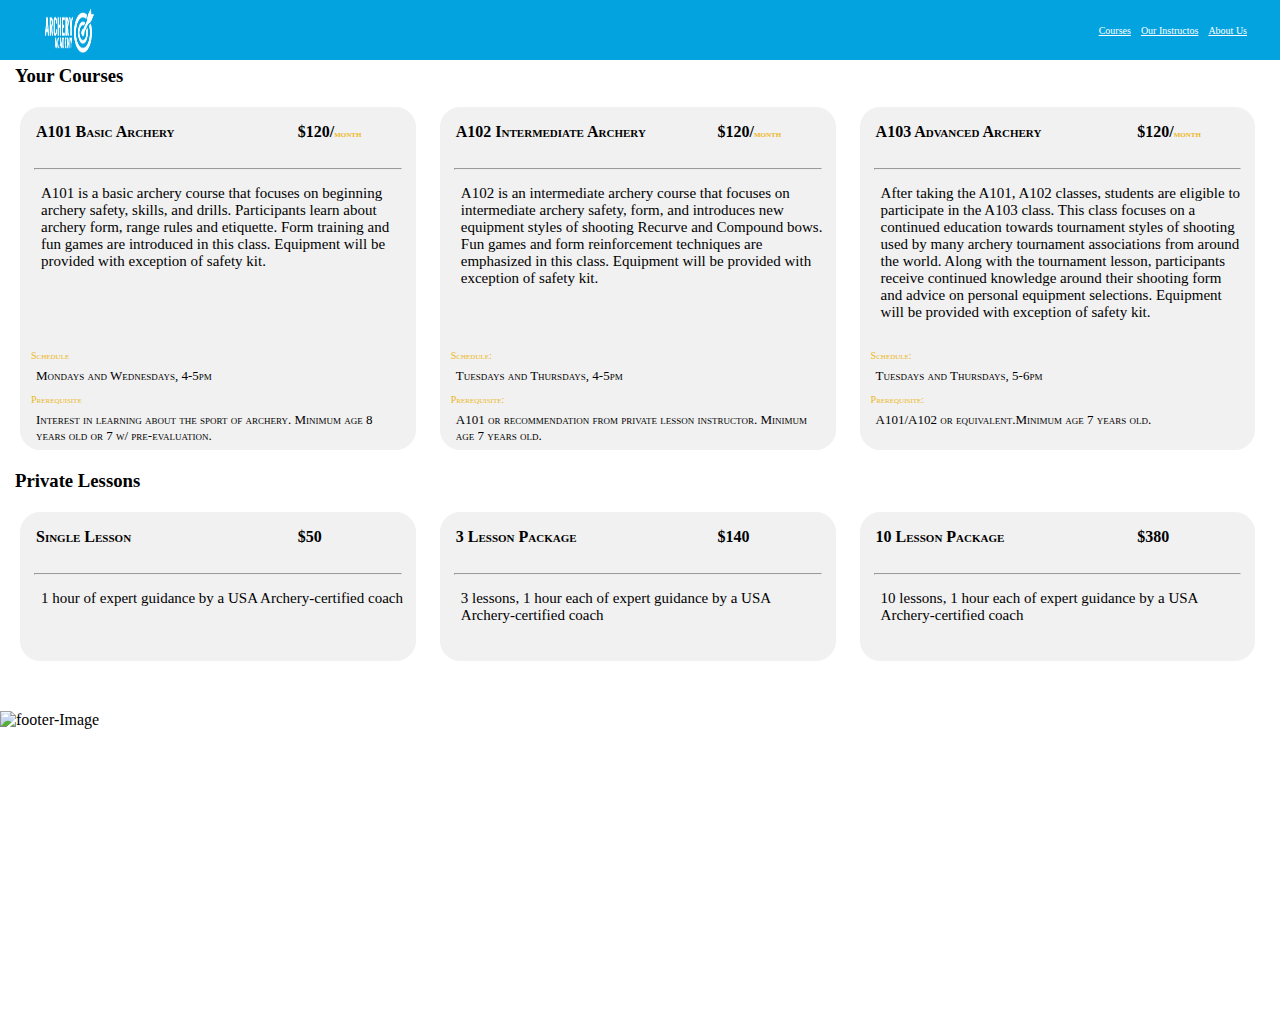
==== index.html @ 881abee8 "Assignment 7" ====
<!DOCTYPE html>
<html lang="en">
  <head>
    <meta charset="utf-8">
    <link rel="stylesheet" href="stylesheet1.css">
    <title></title>
  </head>
  <body>
    <nav>
      <div class="nav-left">
      <img src="images/archeryAcademy-logo-white.png" alt="logo">
      </div>
      <div class="nav-right">
        <a href="C:/git/Lesson-7-Assignment/index.html">Courses</a>
        <a href="C:/git/Lesson-7-Assignment/ourTeam.html">Our Instructos</a>
        <a href="C:/git/Lesson-7-Assignment/aboutus.html">About Us</a>
      </div>
    </nav>

    <div class="container">

      <h3 style="width:max-content">Your Courses</h3>

      <div class="row">
        <div class="col-3">
          <div class="card">
            <div class="card-header">
              <div class="card-name"><h4>A101 Basic Archery</h4></div>
              <div class="price"><h4>$120/<small>month</small></h4></div>
            </div><hr/>
            <div class="card-description">
              <p>
                A101 is a basic archery course that focuses on beginning archery safety, skills, and drills.
                Participants learn about archery form, range rules and etiquette. Form training and fun games are introduced in this class.
                Equipment will be provided with exception of safety kit.
              </p>
            </div>
            <div class="card-schedule">
              <small>Schedule</small>
                <ul>Mondays and Wednesdays, 4-5pm</ul>
            </div>
            <div class="card-footer">
              <small>Prerequisite</small>
              <ul>Interest in learning about the sport of archery.
                 Minimum age  8 years old or 7 w/ pre-evaluation.</ul>
            </div>
          </div>
        </div>

        <div class="col-3">
          <div class="card">
            <div class="card-header">
              <div class="card-name">
                <h4>A102 Intermediate Archery</h4>
              </div>
              <div class="price">
                <h4>$120/<small>month</small></h4>
              </div>
            </div>
            <hr/>
            <div class="card-description">
              <p>
                A102 is an intermediate archery course that focuses on intermediate archery safety, form, and introduces new equipment styles of
                shooting Recurve and Compound bows. Fun games and form reinforcement techniques are emphasized in this class.
                Equipment will be provided with exception of safety kit.
              </p>
            </div>
            <div class="card-schedule">
              <small>Schedule:</small>
                 <ul>Tuesdays and Thursdays, 4-5pm</ul>
            </div>
            <div class="card-footer">
            <small>Prerequisite:</small>
              <ul>A101 or recommendation from private lesson instructor.
              Minimum age  7 years old.</ul>
            </div>
          </div>
        </div>
        <div class="col-3">
          <div class="card">
            <div class="card-header">
              <div class="card-name"><h4>A103 Advanced Archery</h4></div>
              <div class="price"><h4>$120/<small>month</small></h4></div>
            </div><hr/>
            <div class="card-description">
              <p>
                After taking the A101, A102 classes, students are eligible to participate in the A103 class. This class focuses on a continued education
                towards tournament styles of shooting used by many archery tournament associations from around the world. Along with the tournament lesson,
                participants receive continued knowledge around their shooting form and advice on personal equipment selections.
                Equipment will be provided with exception of safety kit.
              </p>
            </div>
            <div class="card-schedule">
              <small>Schedule:</small>
              <ul> Tuesdays and Thursdays, 5-6pm</ul>
            </div>
            <div class="card-footer">
              <small>Prerequisite:</small>
              <ul>A101/A102 or equivalent.Minimum age  7 years old.</ul>
            </div>
          </div>
        </div>
      </div>

      <!-- Private Courses -->
      <h3>Private Lessons</h3>

      <div class="row">
        <div class="col-3">
          <div class="card">
            <div class="card-header">
              <div class="card-name"><h4>Single Lesson</h4></div>
              <div class="price"><h4>$50</h4></div>
            </div><hr/>
            <div class="card-description private-course"><p>1 hour of expert guidance by a USA Archery-certified coach</p></div>
          </div>
        </div>
        <div class="col-3">
          <div class="card">
            <div class="card-header">
              <div class="card-name"><h4>3 Lesson Package</h4></div>
              <div class="price"><h4>$140</h4></div>
            </div><hr/>
            <div class="card-description private-course"><p>3 lessons, 1 hour each of expert guidance by a USA Archery-certified coach</p></div>
          </div>
        </div>
        <div class="col-3">
          <div class="card">
            <div class="card-header">
              <div class="card-name"><h4>10 Lesson Package</h4></div>
              <div class="price"><h4>$380</h4></div>
            </div><hr/>
            <div class="card-description private-course"><p>10 lessons, 1 hour each of expert guidance by a USA Archery-certified coach</p></div>
          </div>
        </div>
      </div>
      <!-- Footer -->
      <footer>
        <img src="images/footerimage.jpg" alt="footer-Image" class="footer-image">
        <div class="footer-desc" alt="footer-desc" style="margin:30px;">
          <img src="images/archeryAcademy-logo-white.png" alt="logo" class="footer-logo">
          <p class="footer-links">
              Straight to the Point Archery
              528 Nock Point Ln
              Tacoma, WA 98412
              archery-education@example.com
              (253)555-1010</p>
          <p class="footer-links">Footer Link 1 / Footer Link 2/ Footer Link 3</p>

        </div>
      </footer>
    </div>
  </body>
</html>
---- stylesheet1.css ----
body{
  margin:0;
}
nav{
  height:60px;
  background-color: #03a3df;
}
.nav-left{
  float:left;
  padding:8px 10px 8px 45px;
}
nav img{
  width: 45%;
  height: 45px;
}
.nav-right{
  padding:20px 30px 10px 10px;
  float:right;
}
a{
  color: white;
  font-size: 10px;
  padding:3px
}
.container{
  margin: 0;
}
h3{
  margin:0 15px 0 15px;
}
h4{
  margin:5px;
  font-variant: small-caps;
}
h5{
  margin:20px 0px 0px 0px;
}
hr{
  margin:3px 3px 0px 3px;
}
.row{
  margin: 0;
  padding:10px;
}
.row-4{
  padding:0;
  margin:0px 0px 10px 0px;
}
.col-3{
  width:33%;
  display:inline-flex;
}
.card{
  background-color: #f1f1f1;
  width:100%;
  padding: 10px;
  margin: 10px;
  border: 1px solid #f1f1f1;
  border-radius: 20px;
}
.card-name{
  float:left;
  width: 70%;
  height:50px;
}
.price{
  width:30%;
  height:50px;
  float:right;
}
.card-description{
  height:155px;
}
.private-course{
  height: 60px;
}
p{
  padding-left:10px;
  font-size: 15px;
}
.card-schedule{
  margin-top: 5px;
}
.card-footer{
  height:50px;
}
ul{
  margin:0;
  padding:5px;
  font-variant: small-caps;
  font-size: 13px;
}
footer{

}
.footer-image{
  height: 300px;
  width: 100%;
  z-index:-1;
  position: absolute;
}
.footer-logo{
  position:relative;
  height:60px;
}
.footer-desc{
  margin:30px;
  padding:50px;
  font-size:10px;
}
footer p{
  color:white;
  margin: 0;
  padding: 0;
  font-size:10px;
}
q{
  color:white;
  margin:-7px;
}
small{
   font-variant:small-caps;
   color:#ecb722;
   font-size:10px;
}
.card-pic{
  padding:30px;
  height:110px;
  width:110px;
}
.aboutus-main{
  padding:15px;background-color:#f1f1f1;
  margin:40px;
  font-family: 'Enriqueta', serif;
  box-shadow: 0px 0px 5px 5px #3635358c;
}
.footer-links{
  color:white;
  margin: 0;
  padding: 0;
  font-size:15px;
}
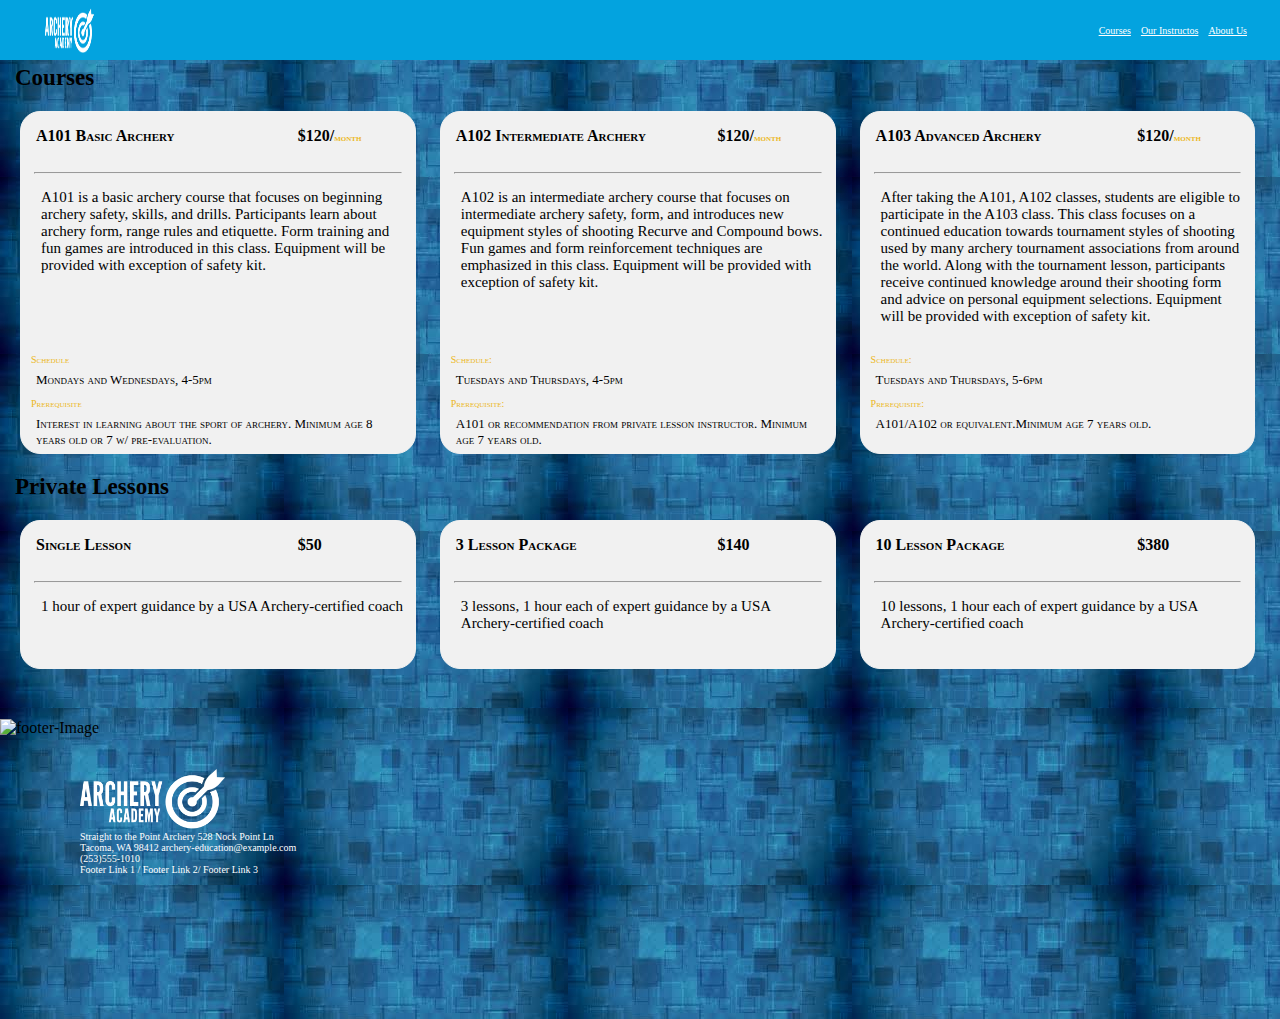
==== commit e144d975: "updating Assignment 7" ====
--- a/index.html
+++ b/index.html
@@ -3,7 +3,7 @@
   <head>
     <meta charset="utf-8">
     <link rel="stylesheet" href="stylesheet1.css">
-    <title></title>
+    <title>Available Courses</title>
   </head>
   <body>
     <nav>
@@ -19,7 +19,9 @@
 
     <div class="container">
 
-      <h3 style="width:max-content">Your Courses</h3>
+      <header>
+        <strong>Courses</strong>
+      </header>
 
       <div class="row">
         <div class="col-3">
@@ -37,16 +39,15 @@
             </div>
             <div class="card-schedule">
               <small>Schedule</small>
-                <ul>Mondays and Wednesdays, 4-5pm</ul>
+                <div class="schedule">Mondays and Wednesdays, 4-5pm</div>
             </div>
             <div class="card-footer">
               <small>Prerequisite</small>
-              <ul>Interest in learning about the sport of archery.
-                 Minimum age  8 years old or 7 w/ pre-evaluation.</ul>
+              <div class="prerequisite">Interest in learning about the sport of archery.
+                 Minimum age  8 years old or 7 w/ pre-evaluation.</div>
             </div>
           </div>
         </div>
-
         <div class="col-3">
           <div class="card">
             <div class="card-header">
@@ -67,12 +68,12 @@
             </div>
             <div class="card-schedule">
               <small>Schedule:</small>
-                 <ul>Tuesdays and Thursdays, 4-5pm</ul>
+                 <div class="schedule">Tuesdays and Thursdays, 4-5pm</div>
             </div>
             <div class="card-footer">
             <small>Prerequisite:</small>
-              <ul>A101 or recommendation from private lesson instructor.
-              Minimum age  7 years old.</ul>
+              <div class="prerequisite">A101 or recommendation from private lesson instructor.
+              Minimum age  7 years old.</div>
             </div>
           </div>
         </div>
@@ -81,7 +82,8 @@
             <div class="card-header">
               <div class="card-name"><h4>A103 Advanced Archery</h4></div>
               <div class="price"><h4>$120/<small>month</small></h4></div>
-            </div><hr/>
+            </div>
+            <hr/>
             <div class="card-description">
               <p>
                 After taking the A101, A102 classes, students are eligible to participate in the A103 class. This class focuses on a continued education
@@ -92,11 +94,11 @@
             </div>
             <div class="card-schedule">
               <small>Schedule:</small>
-              <ul> Tuesdays and Thursdays, 5-6pm</ul>
+              <div class="schedule"> Tuesdays and Thursdays, 5-6pm</div>
             </div>
             <div class="card-footer">
               <small>Prerequisite:</small>
-              <ul>A101/A102 or equivalent.Minimum age  7 years old.</ul>
+              <div class="prerequisite">A101/A102 or equivalent.Minimum age  7 years old.</div>
             </div>
           </div>
         </div>
@@ -134,19 +136,23 @@
           </div>
         </div>
       </div>
+
       <!-- Footer -->
       <footer>
         <img src="images/footerimage.jpg" alt="footer-Image" class="footer-image">
-        <div class="footer-desc" alt="footer-desc" style="margin:30px;">
+        <div class="footer-desc">
           <img src="images/archeryAcademy-logo-white.png" alt="logo" class="footer-logo">
-          <p class="footer-links">
+
+          <div class="contact-us">
               Straight to the Point Archery
-              528 Nock Point Ln
+              528 Nock Point Ln </div>
+          <div class="contact-us">
               Tacoma, WA 98412
-              archery-education@example.com
-              (253)555-1010</p>
-          <p class="footer-links">Footer Link 1 / Footer Link 2/ Footer Link 3</p>
-
+              archery-education@example.com </div>
+          <div class="contact-us">
+              (253)555-1010</div>
+          <div class="contact-us">
+            Footer Link 1 / Footer Link 2/ Footer Link 3 </div>
         </div>
       </footer>
     </div>
--- a/stylesheet1.css
+++ b/stylesheet1.css
@@ -1,4 +1,5 @@
 body{
+  background-image :url("images/images.jpg");
   margin:0;
 }
 nav{
@@ -20,12 +21,18 @@
 a{
   color: white;
   font-size: 10px;
-  padding:3px
+  padding:3px;
 }
 .container{
   margin: 0;
 }
+header{
+  font-size: 23px;
+  margin:0 15px 0 15px;
+  width:max-content;
+}
 h3{
+  font-size: 23px;
   margin:0 15px 0 15px;
 }
 h4{
@@ -42,10 +49,23 @@
   margin: 0;
   padding:10px;
 }
+.row h3{
+  color:white;
+  margin:0;
+}
 .row-4{
   padding:0;
   margin:0px 0px 10px 0px;
 }
+.row-4 h4{
+   color:white;
+   margin:0px;
+}
+.col-4{
+ height:200px;
+ width:50%;
+ float:right;
+ }
 .col-3{
   width:33%;
   display:inline-flex;
@@ -84,14 +104,39 @@
 .card-footer{
   height:50px;
 }
-ul{
+.card-team{
+  background-color:#1b447f;
+  width:100%;
+  height:200px;
+  border-radius:0;
+  margin:0;
+  padding:0;
+}
+.card-pic-frame{
+   float:left;
+   width:30%;
+   height:200px;
+}
+.card-details{
+   float:right;
+   width:70%;
+   height:200px;
+}
+.card-details h3{
+   color:white;
+   margin:0;
+}
+.schedule{
   margin:0;
   padding:5px;
   font-variant: small-caps;
   font-size: 13px;
 }
-footer{
-
+.prerequisite{
+  margin:0;
+  padding:5px;
+  font-variant: small-caps;
+  font-size: 13px;
 }
 .footer-image{
   height: 300px;
@@ -108,7 +153,7 @@
   padding:50px;
   font-size:10px;
 }
-footer p{
+.contact-us{
   color:white;
   margin: 0;
   padding: 0;
@@ -129,7 +174,8 @@
   width:110px;
 }
 .aboutus-main{
-  padding:15px;background-color:#f1f1f1;
+  padding:15px;
+  background-color:#f1f1f1;
   margin:40px;
   font-family: 'Enriqueta', serif;
   box-shadow: 0px 0px 5px 5px #3635358c;
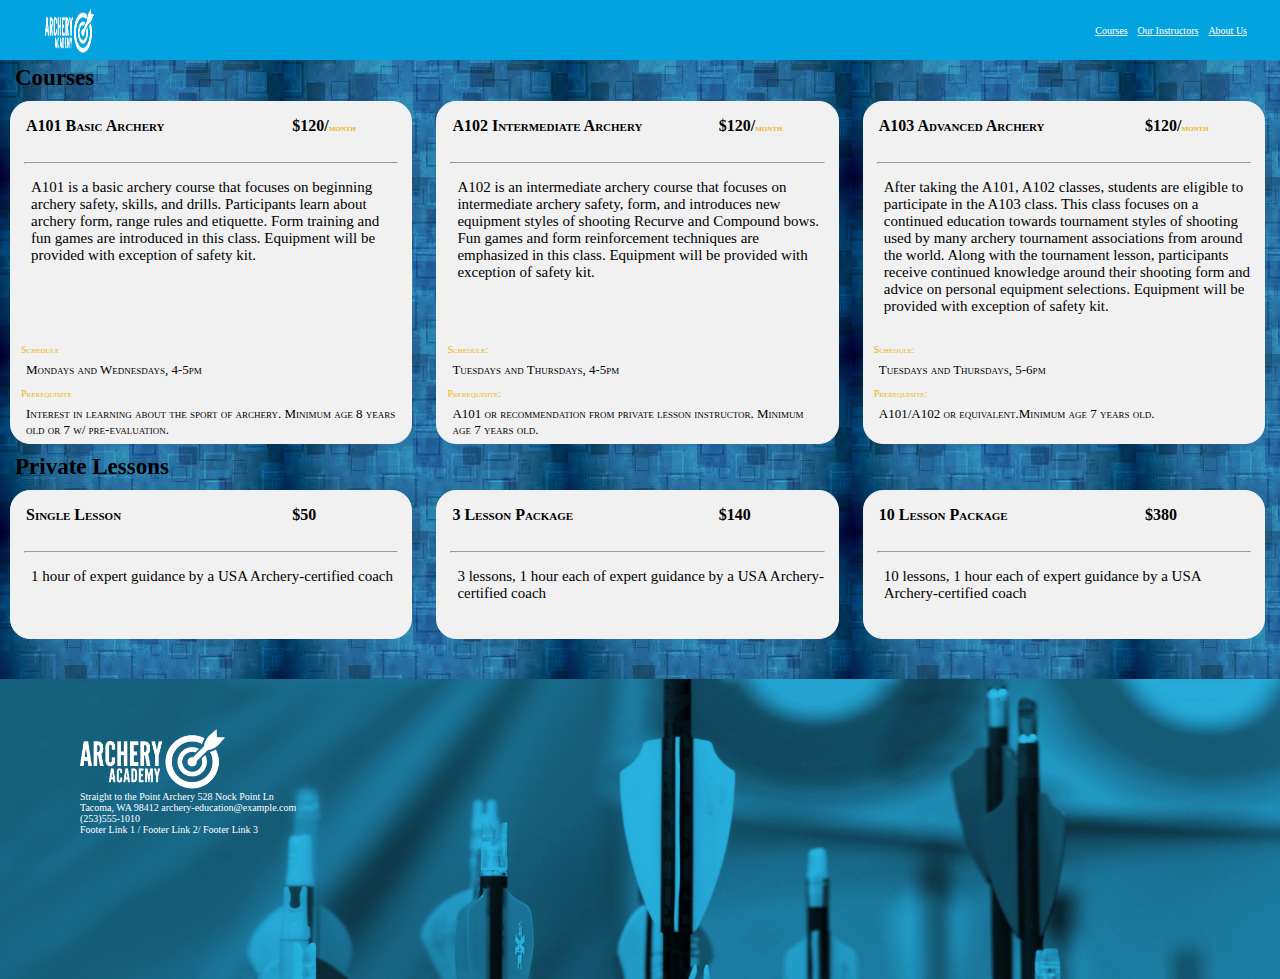
==== commit 2e59ea57: "upadted Assignment" ====
--- a/index.html
+++ b/index.html
@@ -11,9 +11,9 @@
       <img src="images/archeryAcademy-logo-white.png" alt="logo">
       </div>
       <div class="nav-right">
-        <a href="C:/git/Lesson-7-Assignment/index.html">Courses</a>
-        <a href="C:/git/Lesson-7-Assignment/ourTeam.html">Our Instructos</a>
-        <a href="C:/git/Lesson-7-Assignment/aboutus.html">About Us</a>
+        <a href="index.html">Courses</a>
+        <a href="ourTeam.html">Our Instructors</a>
+        <a href="aboutus.html">About Us</a>
       </div>
     </nav>
 
@@ -23,7 +23,7 @@
         <strong>Courses</strong>
       </header>
 
-      <div class="row">
+      <section>
         <div class="col-3">
           <div class="card">
             <div class="card-header">
@@ -102,12 +102,12 @@
             </div>
           </div>
         </div>
-      </div>
+      </section>
 
       <!-- Private Courses -->
       <h3>Private Lessons</h3>
 
-      <div class="row">
+      <section>
         <div class="col-3">
           <div class="card">
             <div class="card-header">
@@ -135,11 +135,11 @@
             <div class="card-description private-course"><p>10 lessons, 1 hour each of expert guidance by a USA Archery-certified coach</p></div>
           </div>
         </div>
-      </div>
+      </section>
 
       <!-- Footer -->
       <footer>
-        <img src="images/footerimage.jpg" alt="footer-Image" class="footer-image">
+        <img src="images/footerImage.jpg" alt="footer-Image" class="footer-image">
         <div class="footer-desc">
           <img src="images/archeryAcademy-logo-white.png" alt="logo" class="footer-logo">
 
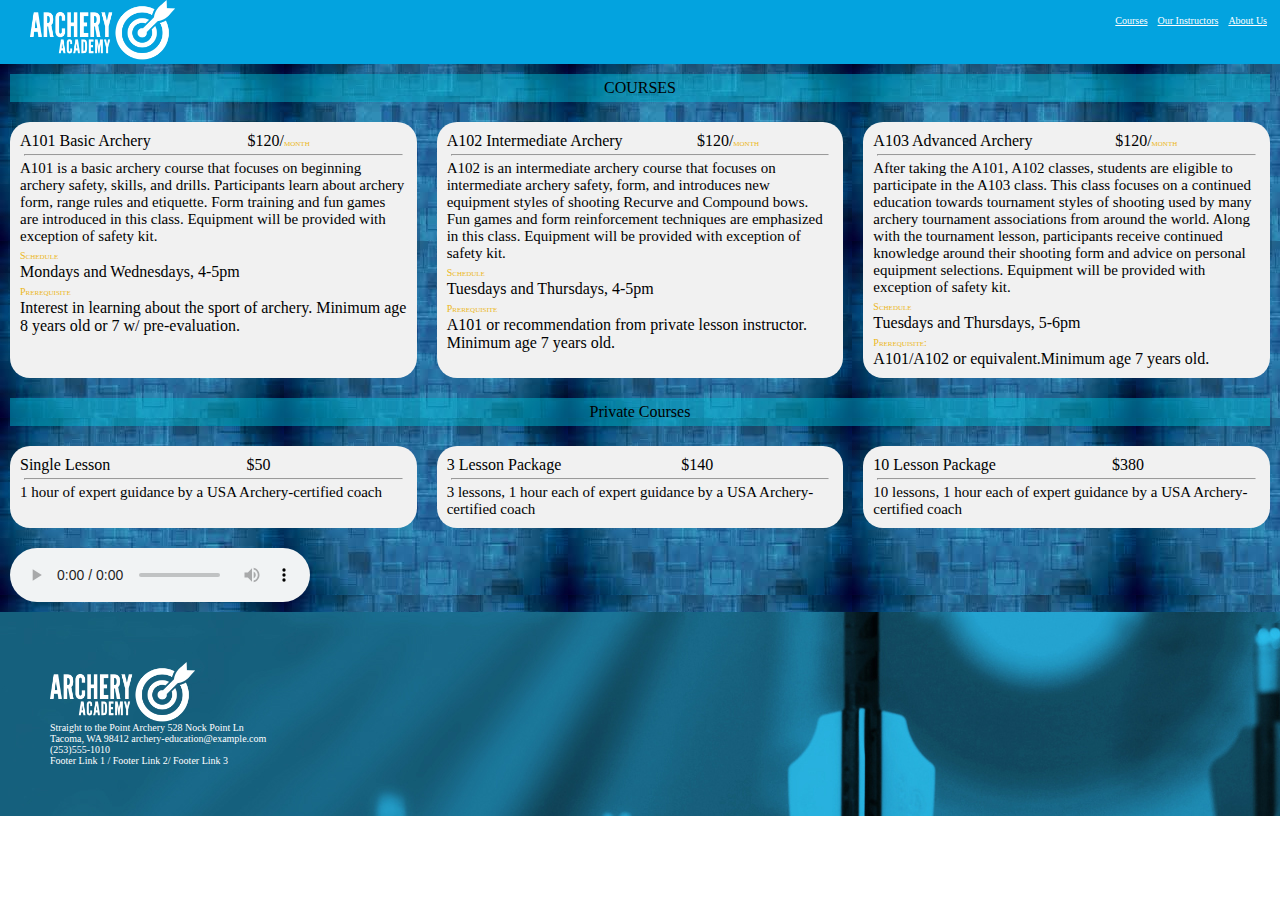
==== commit 5bff61a1: "Assignment 8 CSS Grid and Multimedia" ====
--- a/index.html
+++ b/index.html
@@ -1,160 +1,157 @@
 <!DOCTYPE html>
-<html lang="en">
+<html lang="en" dir="ltr">
   <head>
     <meta charset="utf-8">
-    <link rel="stylesheet" href="stylesheet1.css">
-    <title>Available Courses</title>
+    <title>index-Page</title>
+    <link rel="stylesheet" href="stylesheet.css">
   </head>
   <body>
-    <nav>
-      <div class="nav-left">
-      <img src="images/archeryAcademy-logo-white.png" alt="logo">
-      </div>
-      <div class="nav-right">
-        <a href="index.html">Courses</a>
-        <a href="ourTeam.html">Our Instructors</a>
-        <a href="aboutus.html">About Us</a>
-      </div>
-    </nav>
+      <!---Navigation Bar -------------------------------->
+      <nav>
+          <div><img src="images/archeryAcademy-logo-white.png" alt="logo" height="60px"></div>
+          <div>
+            <a href="index.html">Courses</a>
+            <a href="our-instructors.html">Our Instructors</a>
+            <a href="aboutus.html">About Us</a>
+          </div>
+      </nav>
+      <!--- Main Container ------------------------------>
+      <div class="container">
+        <header>COURSES</header>
+        <!-- CARD-1 -------------->
+        <div class="item-1">
+          <div class="card-header">
+              <div class="card">A101 Basic Archery</div>
+              <div class="card">$120/<small>month</small></div>
+          </div>
+          <hr/>
+          <div class="card-desc">
+            A101 is a basic archery course that focuses on beginning archery safety, skills, and drills.
+            Participants learn about archery form, range rules and etiquette. Form training and fun games are introduced in this class.
+            Equipment will be provided with exception of safety kit.
+          </div>
 
-    <div class="container">
+          <div class="card-footer">
+            <div class="card">
+              <small>Schedule</small>
+            </div>
+            <div class="card">Mondays and Wednesdays, 4-5pm</div>
 
-      <header>
-        <strong>Courses</strong>
-      </header>
-
-      <section>
-        <div class="col-3">
-          <div class="card">
-            <div class="card-header">
-              <div class="card-name"><h4>A101 Basic Archery</h4></div>
-              <div class="price"><h4>$120/<small>month</small></h4></div>
-            </div><hr/>
-            <div class="card-description">
-              <p>
-                A101 is a basic archery course that focuses on beginning archery safety, skills, and drills.
-                Participants learn about archery form, range rules and etiquette. Form training and fun games are introduced in this class.
-                Equipment will be provided with exception of safety kit.
-              </p>
+            <div class="card">
+              <small>Prerequisite</small>
             </div>
-            <div class="card-schedule">
-              <small>Schedule</small>
-                <div class="schedule">Mondays and Wednesdays, 4-5pm</div>
-            </div>
-            <div class="card-footer">
-              <small>Prerequisite</small>
-              <div class="prerequisite">Interest in learning about the sport of archery.
-                 Minimum age  8 years old or 7 w/ pre-evaluation.</div>
-            </div>
+            <div class="card">Interest in learning about the sport of archery.
+               Minimum age  8 years old or 7 w/ pre-evaluation.</div>
           </div>
         </div>
-        <div class="col-3">
-          <div class="card">
+
+        <!-- CARD-2 -------------->
+        <div class="item-1">
+          <div class="card-header">
+              <div class="card">A102 Intermediate Archery</div>
+              <div class="card">$120/<small>month</small></div>
+          </div>
+          <hr/>
+          <div class="card-desc">
+            A102 is an intermediate archery course that focuses on intermediate archery safety, form, and introduces new equipment styles of
+            shooting Recurve and Compound bows. Fun games and form reinforcement techniques are emphasized in this class.
+            Equipment will be provided with exception of safety kit.
+          </div>
+          <div class="card-footer">
+            <div class="card">
+              <small>Schedule</small>
+            </div>
+            <div class="card">Tuesdays and Thursdays, 4-5pm</div>
+            <div class="card">
+              <small>Prerequisite</small>
+            </div>
+            <div class="card">A101 or recommendation from private lesson instructor.
+                              Minimum age  7 years old.</div>
+           </div>
+        </div>
+
+        <!--- CARD-3 ---------------------------------------->
+        <div class="item-1">
+          <div class="card-header">
+              <div class="card">A103 Advanced Archery</div>
+              <div class="card">$120/<small>month</small></div>
+          </div>
+          <hr/>
+          <div class="card-desc">
+            After taking the A101, A102 classes, students are eligible to participate in the A103 class. This class focuses on a continued education
+            towards tournament styles of shooting used by many archery tournament associations from around the world. Along with the tournament lesson,
+            participants receive continued knowledge around their shooting form and advice on personal equipment selections.
+            Equipment will be provided with exception of safety kit.
+          </div>
+          <div class="card-footer">
+            <div class="card">
+              <small>Schedule</small>
+            </div>
+            <div class="card">Tuesdays and Thursdays, 5-6pm</div>
+            <div class="card">
+              <small>Prerequisite:</small>
+            </div>
+            <div class="card">A101/A102 or equivalent.Minimum age  7 years old.</div>
+          </div>
+        </div>
+
+        <header>Private Courses</header>
+        <!---P.Course-1 -------->
+        <div class="item-2">
+          <div class="card-header">
+            <div>Single Lesson</div>
+            <div>$50</div>
+          </div>
+          <hr/>
+          <div class="card-desc">
+            1 hour of expert guidance by a USA Archery-certified coach
+          </div>
+        </div>
+        <!---P.Course-2-------->
+        <div class="item-2">
             <div class="card-header">
-              <div class="card-name">
-                <h4>A102 Intermediate Archery</h4>
+              <div>3 Lesson Package</div>
+              <div>$140</div>
+            </div>
+            <hr/>
+            <div class="card-desc">
+              3 lessons, 1 hour each of expert guidance by a USA Archery-certified coach
+            </div>
+        </div>
+        <!---P.Course-3 -------->
+        <div class="item-2">
+              <div class="card-header">
+                <div>10 Lesson Package</div>
+                <div>$380</div>
               </div>
-              <div class="price">
-                <h4>$120/<small>month</small></h4>
+              <hr/>
+              <div class="card-desc">
+                10 lessons, 1 hour each of expert guidance by a USA Archery-certified coach
+              </div>
+        </div>
+
+        <audio controls>
+          <source src="audioFile/Cheap Thrills.mp3.ogg" type="audio/ogg">
+          <source src="audioFile/Cheap Thrills.mp3" type="audio/mpeg">
+        </audio>
+      </div>
+      <!---Footer ------------->
+      <footer>
+        <div class="footer-container">
+            <div class="footer-item">
+              <div class="footer-header">
+                <img src="images/archeryAcademy-logo-white.png" alt="img">
+              </div>
+              <div class="footer-desc">
+                Straight to the Point Archery 528 Nock Point Ln</div>
+              <div class="footer-desc">
+                Tacoma, WA 98412 archery-education@example.com</div>
+              <div class="footer-desc">
+                (253)555-1010</div>
+              <div class="footer-desc">
+                Footer Link 1 / Footer Link 2/ Footer Link 3</div>
               </div>
             </div>
-            <hr/>
-            <div class="card-description">
-              <p>
-                A102 is an intermediate archery course that focuses on intermediate archery safety, form, and introduces new equipment styles of
-                shooting Recurve and Compound bows. Fun games and form reinforcement techniques are emphasized in this class.
-                Equipment will be provided with exception of safety kit.
-              </p>
-            </div>
-            <div class="card-schedule">
-              <small>Schedule:</small>
-                 <div class="schedule">Tuesdays and Thursdays, 4-5pm</div>
-            </div>
-            <div class="card-footer">
-            <small>Prerequisite:</small>
-              <div class="prerequisite">A101 or recommendation from private lesson instructor.
-              Minimum age  7 years old.</div>
-            </div>
-          </div>
-        </div>
-        <div class="col-3">
-          <div class="card">
-            <div class="card-header">
-              <div class="card-name"><h4>A103 Advanced Archery</h4></div>
-              <div class="price"><h4>$120/<small>month</small></h4></div>
-            </div>
-            <hr/>
-            <div class="card-description">
-              <p>
-                After taking the A101, A102 classes, students are eligible to participate in the A103 class. This class focuses on a continued education
-                towards tournament styles of shooting used by many archery tournament associations from around the world. Along with the tournament lesson,
-                participants receive continued knowledge around their shooting form and advice on personal equipment selections.
-                Equipment will be provided with exception of safety kit.
-              </p>
-            </div>
-            <div class="card-schedule">
-              <small>Schedule:</small>
-              <div class="schedule"> Tuesdays and Thursdays, 5-6pm</div>
-            </div>
-            <div class="card-footer">
-              <small>Prerequisite:</small>
-              <div class="prerequisite">A101/A102 or equivalent.Minimum age  7 years old.</div>
-            </div>
-          </div>
-        </div>
-      </section>
-
-      <!-- Private Courses -->
-      <h3>Private Lessons</h3>
-
-      <section>
-        <div class="col-3">
-          <div class="card">
-            <div class="card-header">
-              <div class="card-name"><h4>Single Lesson</h4></div>
-              <div class="price"><h4>$50</h4></div>
-            </div><hr/>
-            <div class="card-description private-course"><p>1 hour of expert guidance by a USA Archery-certified coach</p></div>
-          </div>
-        </div>
-        <div class="col-3">
-          <div class="card">
-            <div class="card-header">
-              <div class="card-name"><h4>3 Lesson Package</h4></div>
-              <div class="price"><h4>$140</h4></div>
-            </div><hr/>
-            <div class="card-description private-course"><p>3 lessons, 1 hour each of expert guidance by a USA Archery-certified coach</p></div>
-          </div>
-        </div>
-        <div class="col-3">
-          <div class="card">
-            <div class="card-header">
-              <div class="card-name"><h4>10 Lesson Package</h4></div>
-              <div class="price"><h4>$380</h4></div>
-            </div><hr/>
-            <div class="card-description private-course"><p>10 lessons, 1 hour each of expert guidance by a USA Archery-certified coach</p></div>
-          </div>
-        </div>
-      </section>
-
-      <!-- Footer -->
-      <footer>
-        <img src="images/footerImage.jpg" alt="footer-Image" class="footer-image">
-        <div class="footer-desc">
-          <img src="images/archeryAcademy-logo-white.png" alt="logo" class="footer-logo">
-
-          <div class="contact-us">
-              Straight to the Point Archery
-              528 Nock Point Ln </div>
-          <div class="contact-us">
-              Tacoma, WA 98412
-              archery-education@example.com </div>
-          <div class="contact-us">
-              (253)555-1010</div>
-          <div class="contact-us">
-            Footer Link 1 / Footer Link 2/ Footer Link 3 </div>
-        </div>
       </footer>
-    </div>
   </body>
 </html>
--- a/stylesheet.css
+++ b/stylesheet.css
@@ -0,0 +1,149 @@
+*{
+  box-sizing: border-box;
+}
+body{
+  margin:0;
+}
+header{
+  display: grid;
+  grid-column-end: span 3;
+  background-color: #00bcd478;
+  text-align: center;
+  padding: 5px;
+}
+nav{
+  display:grid;
+  grid-column-end:span 3;
+  background-color: #03a3df;
+  grid-template-columns: auto auto;
+}
+a{
+  color: white;
+  font-size: 10px;
+  padding:3px;
+}
+img{
+  height:60px;
+}
+nav div:nth-child(odd){
+  padding-left: 30px;
+}
+nav div:nth-child(even){
+  padding: 10px;
+  text-align: right;
+}
+hr{
+  margin:4px;
+}
+h3,h4,q{
+  margin:0;
+  color: white;
+}
+small{
+  font-variant:small-caps;
+  color:#ecb722;
+  font-size:10px;
+}
+/* Index Page */
+.container{
+  display:grid;
+  grid-template-columns: repeat(auto-fit,minmax(400px,1fr));
+  grid-gap: 20px;
+  background-image: url("images/images.jpg");
+  padding :10px;
+}
+.item-1{
+  background-color:#f1f1f1;
+  padding:10px;
+  border-radius: 20px;
+  grid-template-rows: auto;
+}
+.card-header{
+  display:grid;
+  grid-template-columns: auto auto;
+}
+.card-footer{
+  display:grid;
+  grid-template-rows: auto;
+}
+.card-desc{
+  font-size: 15px;
+}
+/* Private Classes */
+.item-2{
+  background-color:#f1f1f1;
+  padding:10px;
+  border-radius: 20px;
+  grid-template-rows: auto;
+}
+/* About Us */
+.main{
+  padding: 10px;
+  background-color: transparent;
+  background-image: url("images/Images.jpg");
+  color:white;
+}
+/* OUR INSTRUCTORS */
+.grid{
+  display:grid;
+  grid-template-columns: 1fr 1fr;
+  padding:10px;
+  grid-gap:2px;
+  background-image: url("images/Images.jpg");
+}
+.grid > div{
+  background-color: #1b447f;
+}
+.box{
+  display: grid;
+  grid-template-columns: 29% 70%;
+  padding:5px;
+}
+.box > div{
+  margin: auto
+}
+.profile-pic{
+    height:120px;
+}
+.content-footer{
+  display: grid;
+  grid-template-rows:auto;
+  padding: 10px 0px;
+}
+.content-footer > div{
+  color: white;
+  grid-gap:2px;
+}
+.box-1{
+    grid-area:1/1/span 1/span 1;
+}
+.box-2{
+    grid-area:2/2/span 1/span 1;
+}
+.box-3{
+    grid-area:3/1/span 1/span 1;
+}
+.box-4{
+    grid-area:4/2/span 1/span 1;
+}
+/* Footer */
+footer{
+  background-image: url("images/footerImage.jpg");
+  padding:10px;
+}
+.footer-container{
+  display:grid;
+  grid-template-columns: 1fr;
+  padding:20px;
+}
+.footer-item{
+  grid-template-rows:auto;
+  padding:20px;
+}
+.footer-header{
+  height: 60px;
+}
+.footer-desc{
+  color: white;
+  font-size: 10px;
+}
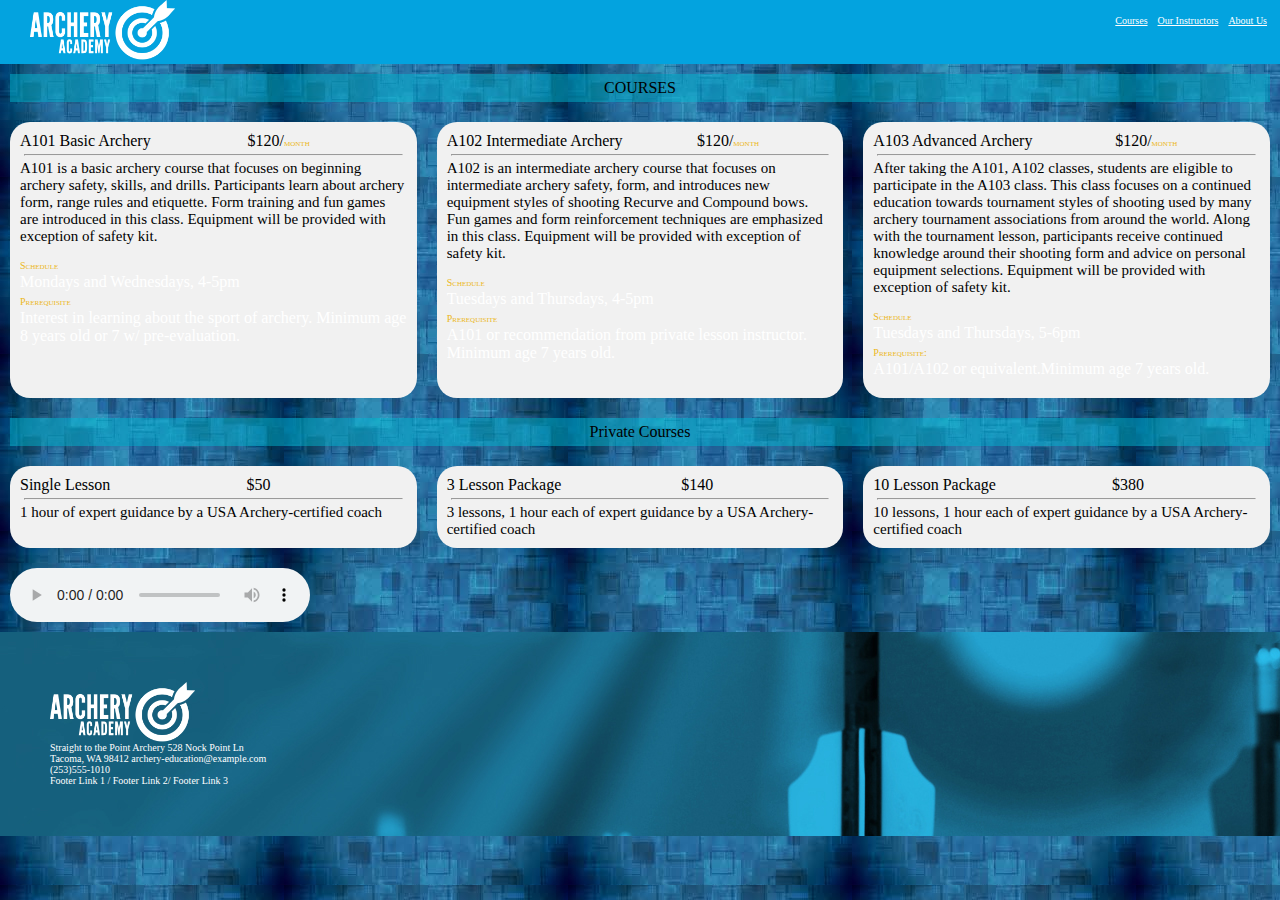
==== commit 6441641c: "Assignment 10 - Accessibility strategies" ====
--- a/index.html
+++ b/index.html
@@ -1,3 +1,10 @@
+<!--Accessibility strategies used in this page:
+   1. Associate a label with every form control
+   2. Include alternative text for images
+   3. Identify page language and language changes
+   4. Use mark-up to convey meaning and structure
+   5. Avoid CAPTCHA where possible
+ -->
 <!DOCTYPE html>
 <html lang="en" dir="ltr">
   <head>
@@ -6,20 +13,20 @@
     <link rel="stylesheet" href="stylesheet.css">
   </head>
   <body>
-      <!---Navigation Bar -------------------------------->
+      <!-- Navigation Bar -->
       <nav>
-          <div><img src="images/archeryAcademy-logo-white.png" alt="logo" height="60px"></div>
+          <div><img src="images/archeryAcademy-logo-white.png" alt="Image of Archery Academy logo"></div>
           <div>
             <a href="index.html">Courses</a>
             <a href="our-instructors.html">Our Instructors</a>
             <a href="aboutus.html">About Us</a>
           </div>
       </nav>
-      <!--- Main Container ------------------------------>
+      <!-- Main Container -->
       <div class="container">
         <header>COURSES</header>
-        <!-- CARD-1 -------------->
-        <div class="item-1">
+        <!-- CARD-1 -->
+        <section>
           <div class="card-header">
               <div class="card">A101 Basic Archery</div>
               <div class="card">$120/<small>month</small></div>
@@ -43,10 +50,10 @@
             <div class="card">Interest in learning about the sport of archery.
                Minimum age  8 years old or 7 w/ pre-evaluation.</div>
           </div>
-        </div>
+        </section>
 
-        <!-- CARD-2 -------------->
-        <div class="item-1">
+        <!-- CARD-2 -->
+        <section>
           <div class="card-header">
               <div class="card">A102 Intermediate Archery</div>
               <div class="card">$120/<small>month</small></div>
@@ -68,10 +75,10 @@
             <div class="card">A101 or recommendation from private lesson instructor.
                               Minimum age  7 years old.</div>
            </div>
-        </div>
+        </section>
 
-        <!--- CARD-3 ---------------------------------------->
-        <div class="item-1">
+        <!--- CARD-3 -->
+        <section>
           <div class="card-header">
               <div class="card">A103 Advanced Archery</div>
               <div class="card">$120/<small>month</small></div>
@@ -93,11 +100,11 @@
             </div>
             <div class="card">A101/A102 or equivalent.Minimum age  7 years old.</div>
           </div>
-        </div>
+        </section>
 
         <header>Private Courses</header>
-        <!---P.Course-1 -------->
-        <div class="item-2">
+        <!-- P.Course-1 -->
+        <aside>
           <div class="card-header">
             <div>Single Lesson</div>
             <div>$50</div>
@@ -106,9 +113,9 @@
           <div class="card-desc">
             1 hour of expert guidance by a USA Archery-certified coach
           </div>
-        </div>
-        <!---P.Course-2-------->
-        <div class="item-2">
+        </aside>
+        <!-- P.Course-2 -->
+        <aside>
             <div class="card-header">
               <div>3 Lesson Package</div>
               <div>$140</div>
@@ -117,9 +124,9 @@
             <div class="card-desc">
               3 lessons, 1 hour each of expert guidance by a USA Archery-certified coach
             </div>
-        </div>
-        <!---P.Course-3 -------->
-        <div class="item-2">
+        </aside>
+        <!-- P.Course-3 -->
+        <aside>
               <div class="card-header">
                 <div>10 Lesson Package</div>
                 <div>$380</div>
@@ -128,19 +135,20 @@
               <div class="card-desc">
                 10 lessons, 1 hour each of expert guidance by a USA Archery-certified coach
               </div>
-        </div>
+        </aside>
 
         <audio controls>
-          <source src="audioFile/Cheap Thrills.mp3.ogg" type="audio/ogg">
-          <source src="audioFile/Cheap Thrills.mp3" type="audio/mpeg">
+          <label>Audio Clip:</label>
+          <source src="audioFile/CheapThrills.ogg" type="audio/ogg">
+          <source src="audioFile/CheapThrills.mp3" type="audio/mpeg">
         </audio>
       </div>
-      <!---Footer ------------->
+      <!-- Footer -->
       <footer>
         <div class="footer-container">
             <div class="footer-item">
               <div class="footer-header">
-                <img src="images/archeryAcademy-logo-white.png" alt="img">
+                <img src="images/archeryAcademy-logo-white.png" alt="imgage of Archery Academy logo">
               </div>
               <div class="footer-desc">
                 Straight to the Point Archery 528 Nock Point Ln</div>
--- a/stylesheet.css
+++ b/stylesheet.css
@@ -3,6 +3,7 @@
 }
 body{
   margin:0;
+  background-image: url("images/images.jpg");
 }
 header{
   display: grid;
@@ -49,10 +50,9 @@
   display:grid;
   grid-template-columns: repeat(auto-fit,minmax(400px,1fr));
   grid-gap: 20px;
-  background-image: url("images/images.jpg");
   padding :10px;
 }
-.item-1{
+section{
   background-color:#f1f1f1;
   padding:10px;
   border-radius: 20px;
@@ -70,17 +70,16 @@
   font-size: 15px;
 }
 /* Private Classes */
-.item-2{
+aside{
   background-color:#f1f1f1;
   padding:10px;
   border-radius: 20px;
   grid-template-rows: auto;
 }
 /* About Us */
-.main{
+article{
   padding: 10px;
   background-color: transparent;
-  background-image: url("images/Images.jpg");
   color:white;
 }
 /* OUR INSTRUCTORS */
@@ -89,7 +88,6 @@
   grid-template-columns: 1fr 1fr;
   padding:10px;
   grid-gap:2px;
-  background-image: url("images/Images.jpg");
 }
 .grid > div{
   background-color: #1b447f;
@@ -105,12 +103,12 @@
 .profile-pic{
     height:120px;
 }
-.content-footer{
+.card-footer{
   display: grid;
   grid-template-rows:auto;
   padding: 10px 0px;
 }
-.content-footer > div{
+.card-footer > div{
   color: white;
   grid-gap:2px;
 }
